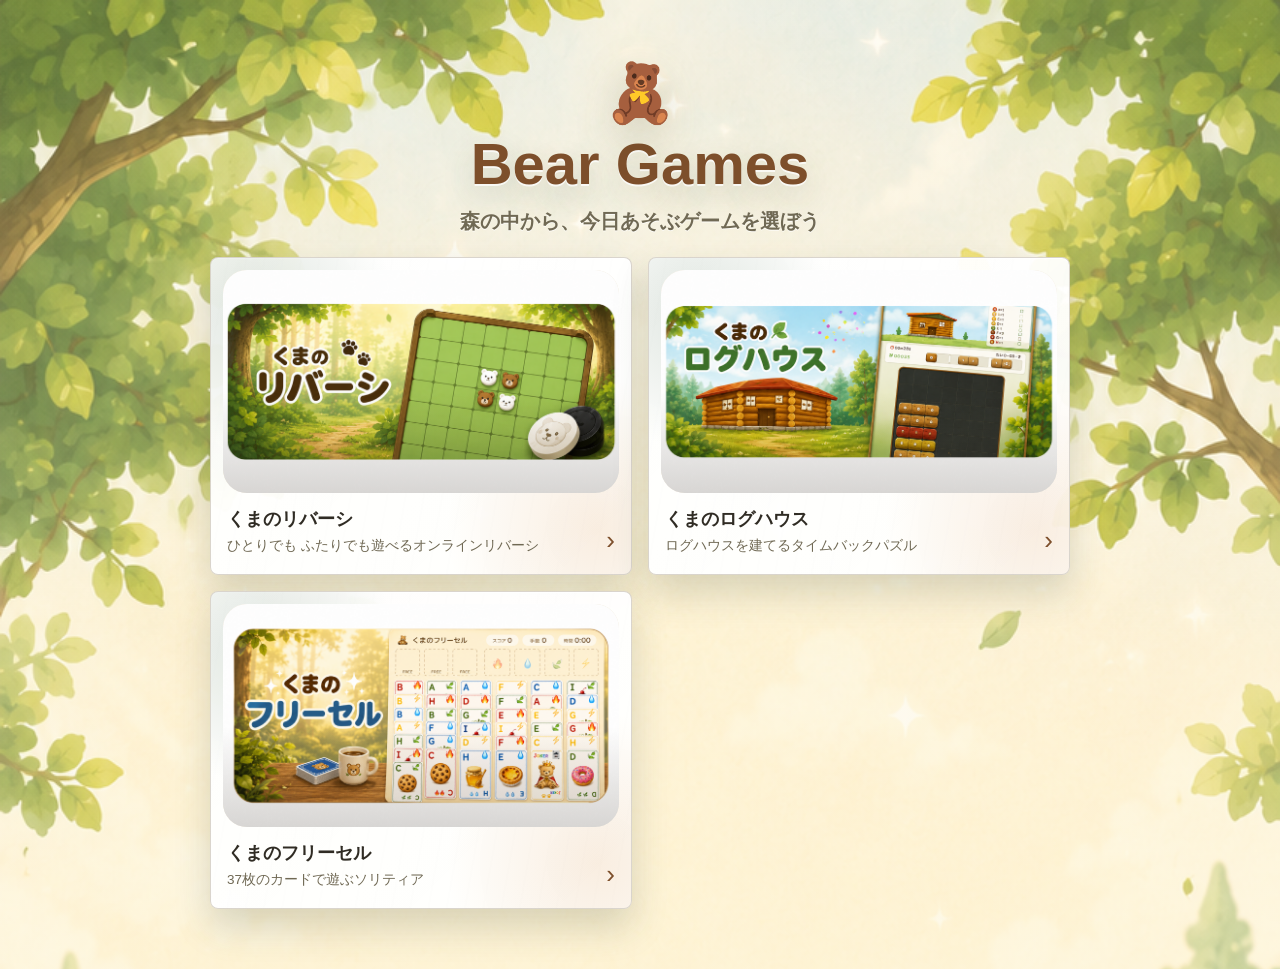
==== index.html @ 43e59321 "Update games hub with thumbnail cards" ====
<!DOCTYPE html>
<html lang="ja">
<head>
<meta charset="UTF-8" />
<meta name="viewport" content="width=device-width, initial-scale=1.0" />
<title>games</title>
<style>
  :root{
    --bg: #F6F0E2;
    --panel: rgba(255,255,255,0.94);
    --border: rgba(82,66,43,0.14);
    --border-strong: rgba(102,82,50,0.24);
    --text: #302C24;
    --text-muted: #706954;
    --accent: #D9914C;
    --accent-dark: #7D4F2B;
    --leaf: #496F53;
  }
  * { box-sizing: border-box; }
  body{
    margin:0;
    font-family: "Hiragino Maru Gothic ProN","Yu Gothic",-apple-system,BlinkMacSystemFont,"Segoe UI",sans-serif;
    min-height: 100svh;
    overflow-x:hidden;
    position:relative;
    background: linear-gradient(180deg, rgba(255,250,232,0.12), rgba(255,245,216,0.30)), url("assets/background.png") center top / cover no-repeat fixed, var(--bg);
    color: var(--text);
    padding: clamp(30px, 8vw, 64px) 16px 60px;
  }
  .wrap{ max-width: 860px; margin: 0 auto; position:relative; z-index:1; }
  h1{
    font-size: clamp(34px, 9vw, 58px);
    font-weight: 700;
    font-family: "Avenir Next Rounded","Nunito","Fredoka","Hiragino Maru Gothic ProN","Yu Gothic",sans-serif;
    letter-spacing: 0;
    text-align:center;
    margin: 0 0 8px;
    color: var(--accent-dark);
    text-shadow: 0 2px 0 rgba(255,255,255,0.74), 0 12px 32px rgba(49,70,43,0.18);
  }
  .mascot{
    text-align:center;
    font-size: 58px;
    line-height: 1;
    margin: 0 0 8px;
    filter: drop-shadow(0 12px 20px rgba(58,68,42,0.20));
  }
  p.sub{
    text-align:center;
    color: var(--text-muted);
    font-size: clamp(15px, 4vw, 20px);
    font-weight:600;
    line-height:1.6;
    max-width: 620px;
    margin: 0 auto 20px;
    text-shadow: 0 1px 0 rgba(255,255,255,0.74);
  }
  .grid{
    display:grid;
    grid-template-columns: repeat(auto-fit, minmax(min(100%, 360px), 1fr));
    gap: 16px;
    max-width: 940px;
    margin: 0 auto;
  }
  a.game-card{
    position:relative;
    display:flex;
    flex-direction:column;
    min-height: 0;
    overflow:hidden;
    background:
      linear-gradient(135deg, rgba(255,255,255,0.96), var(--panel)),
      repeating-linear-gradient(100deg, transparent 0 16px, rgba(123,82,45,0.05) 16px 18px);
    border: 1px solid var(--border-strong);
    border-radius: 8px;
    padding: 12px 12px 18px;
    text-decoration:none;
    color: var(--text);
    box-shadow: 0 18px 36px rgba(47,62,43,0.18), inset 0 1px 0 rgba(255,255,255,0.86);
    transition: transform 130ms ease, box-shadow 150ms ease, border-color 150ms ease;
    will-change: transform;
  }
  a.game-card::before{
    content:"";
    position:absolute;
    inset:0;
    background:
      radial-gradient(circle at 12% 18%, rgba(73,111,83,0.18), transparent 30%),
      radial-gradient(circle at 92% 86%, rgba(217,145,76,0.16), transparent 32%);
    pointer-events:none;
  }
  a.game-card:hover,
  a.game-card:focus-visible{
    transform: translateY(-4px);
    box-shadow: 0 24px 48px rgba(47,62,43,0.22), inset 0 1px 0 rgba(255,255,255,0.9);
    border-color: var(--accent);
  }
  a.game-card:focus-visible{
    outline: 3px solid rgba(216,134,62,0.35);
    outline-offset: 3px;
  }
  a.game-card:active{
    transform: scale(0.98);
  }
  .thumb{
    position:relative;
    z-index:1;
    width:100%;
    aspect-ratio: 16 / 9;
    overflow:hidden;
    border-radius: 24px;
    background:#E9DDC8;
    box-shadow: inset 0 0 0 1px rgba(255,255,255,0.38);
  }
  .thumb img{
    width:100%;
    height:100%;
    display:block;
    object-fit:cover;
    transform: scale(1.025);
  }
  .thumb::after{
    content:"";
    position:absolute;
    inset:0;
    background: linear-gradient(180deg, rgba(0,0,0,0) 55%, rgba(44,34,22,0.18));
  }
  .meta,
  .arrow{ position:relative; z-index:1; }
  .meta{
    width:100%;
    min-width:0;
    padding: 14px 40px 0 4px;
  }
  .meta .name{
    font-weight: 600;
    font-size: 18px;
    margin: 0 0 5px;
  }
  .meta .desc{
    font-size: 13.5px;
    line-height: 1.5;
    color: var(--text-muted);
    margin:0;
    overflow:hidden;
    text-overflow:ellipsis;
    white-space:nowrap;
  }
  .arrow{
    position:absolute;
    right: 16px;
    bottom: 18px;
    color: var(--accent-dark);
    font-size: 26px;
  }
  .empty{
    text-align:center;
    color: var(--text-muted);
    font-size: 13px;
    padding: 24px;
  }
  footer{
    text-align:center;
    font-size: 11px;
    color: var(--text-muted);
    margin-top: 40px;
  }
  @media (max-width: 520px){
    body{ background-attachment: scroll; padding: 42px 16px 44px; }
    h1{ font-size: 38px; }
    .mascot{ font-size: 56px; margin-bottom: 7px; }
    .grid{ grid-template-columns: 1fr; gap: 15px; }
    a.game-card{ padding: 10px 10px 18px; }
    .thumb{ border-radius: 22px; }
  }
</style>
</head>
<body>
<div class="wrap">
  <div class="mascot" aria-hidden="true">🧸</div>
  <h1>Bear Games</h1>
  <p class="sub">森の中から、今日あそぶゲームを選ぼう</p>
  <div class="grid" id="grid"></div>
</div>

<script>
  const GAMES = [
   { path: "bear-reversi/", thumb: "assets/thumbnails/bear-reversi.png", name: "くまのリバーシ", desc: "ひとりでも ふたりでも遊べるオンラインリバーシ" },
   { path: "bear-loghouse/", thumb: "assets/thumbnails/bear-loghouse.png", name: "くまのログハウス", desc: "ログハウスを建てるタイムバックパズル" },
   { path: "bear-freecell/", thumb: "assets/thumbnails/bear-freecell.png", name: "くまのフリーセル", desc: "37枚のカードで遊ぶソリティア" }
  ];

  const grid = document.getElementById("grid");
  if(GAMES.length === 0){
    grid.innerHTML = '<div class="empty">まだゲームがありません</div>';
  } else {
    GAMES.forEach(g=>{
      const a = document.createElement("a");
      a.className = "game-card";
      a.href = g.path;
      a.innerHTML = `
        <div class="thumb">
          <img src="${g.thumb}" alt="${g.name}" loading="lazy">
        </div>
        <div class="meta">
          <p class="name">${g.name}</p>
          <p class="desc">${g.desc || ""}</p>
        </div>
        <span class="arrow" aria-hidden="true">›</span>
      `;
      grid.appendChild(a);
    });
  }
</script>
</body>
</html>
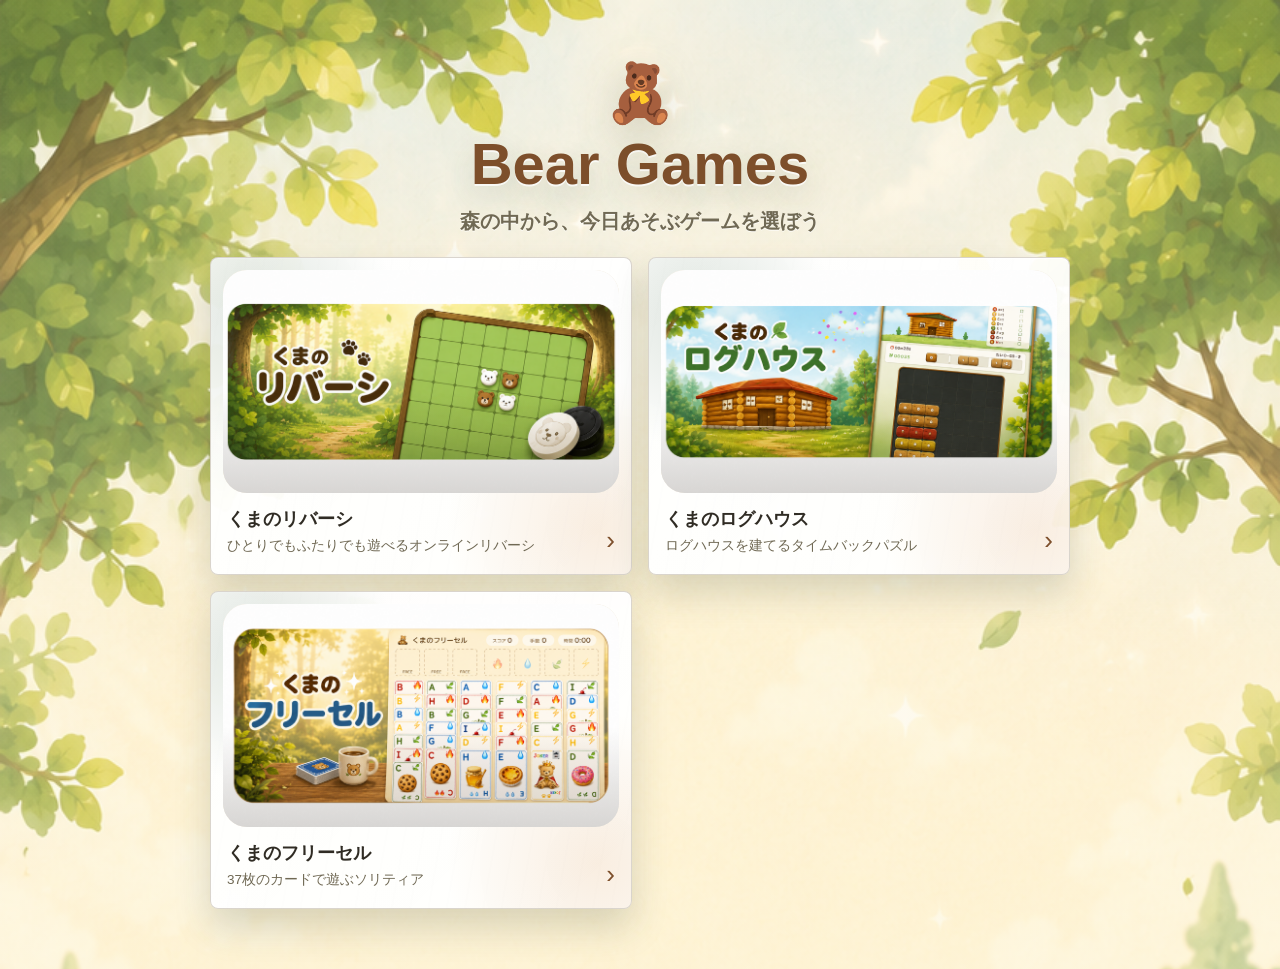
==== commit 658c8fde: "リバーシの文言変更" ====
--- a/index.html
+++ b/index.html
@@ -185,7 +185,7 @@
 
 <script>
   const GAMES = [
-   { path: "bear-reversi/", thumb: "assets/thumbnails/bear-reversi.png", name: "くまのリバーシ", desc: "ひとりでも ふたりでも遊べるオンラインリバーシ" },
+   { path: "bear-reversi/", thumb: "assets/thumbnails/bear-reversi.png", name: "くまのリバーシ", desc: "ひとりでもふたりでも遊べるオンラインリバーシ" },
    { path: "bear-loghouse/", thumb: "assets/thumbnails/bear-loghouse.png", name: "くまのログハウス", desc: "ログハウスを建てるタイムバックパズル" },
    { path: "bear-freecell/", thumb: "assets/thumbnails/bear-freecell.png", name: "くまのフリーセル", desc: "37枚のカードで遊ぶソリティア" }
   ];
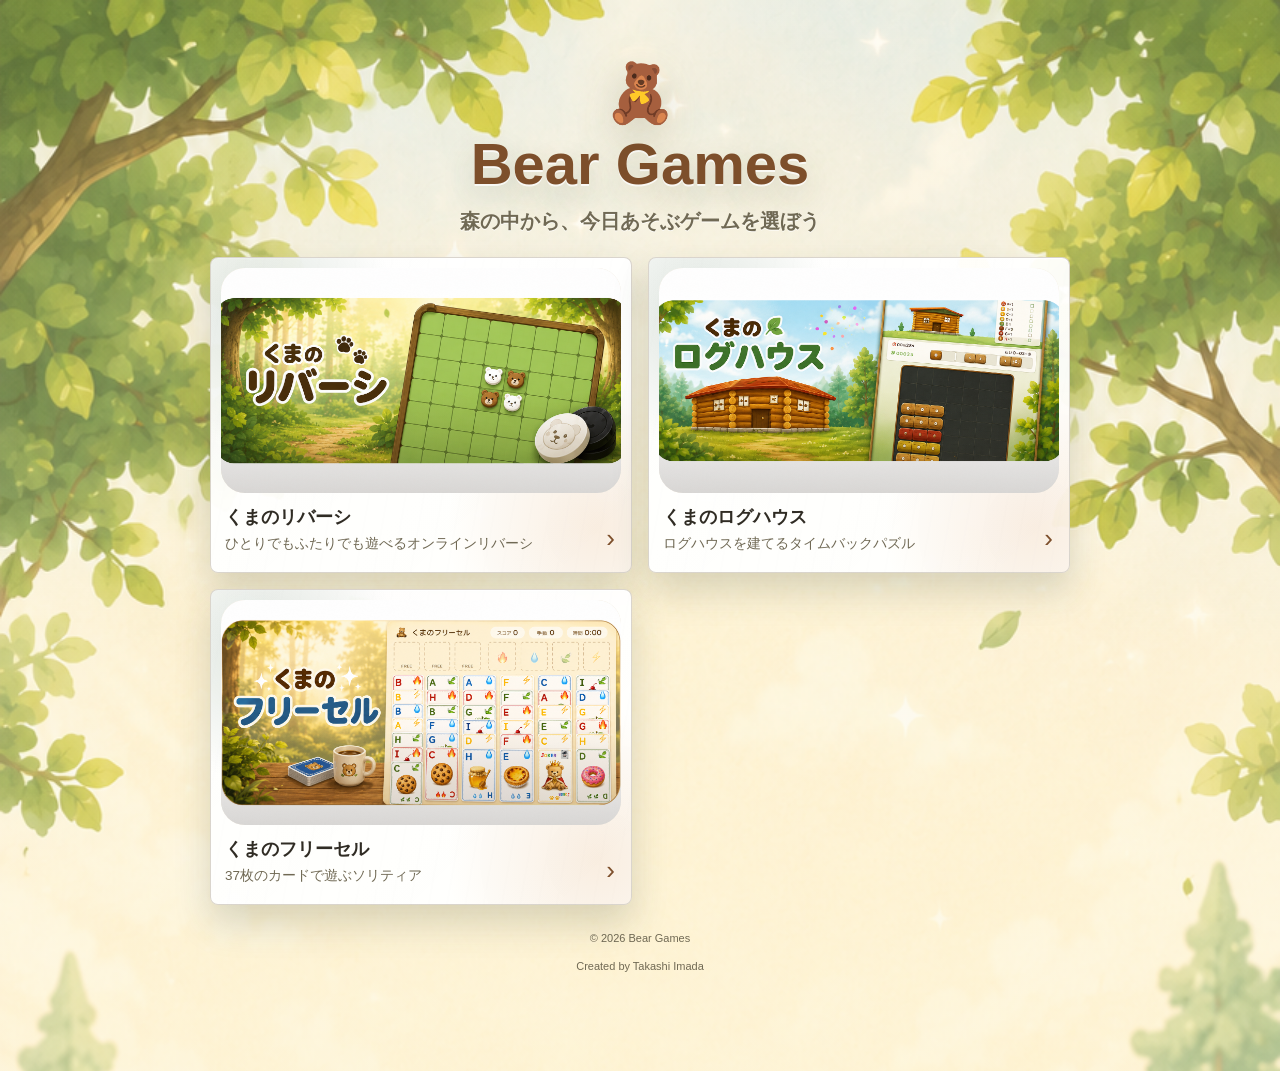
==== commit 7ad6749c: "Footer追加、サムネイル調整" ====
--- a/index.html
+++ b/index.html
@@ -73,7 +73,7 @@
       repeating-linear-gradient(100deg, transparent 0 16px, rgba(123,82,45,0.05) 16px 18px);
     border: 1px solid var(--border-strong);
     border-radius: 8px;
-    padding: 12px 12px 18px;
+    padding: 10px 10px 18px;
     text-decoration:none;
     color: var(--text);
     box-shadow: 0 18px 36px rgba(47,62,43,0.18), inset 0 1px 0 rgba(255,255,255,0.86);
@@ -117,7 +117,7 @@
     height:100%;
     display:block;
     object-fit:cover;
-    transform: scale(1.025);
+    transform: scale(1.08);
   }
   .thumb::after{
     content:"";
@@ -130,7 +130,7 @@
   .meta{
     width:100%;
     min-width:0;
-    padding: 14px 40px 0 4px;
+    padding: 12px 40px 0 4px;
   }
   .meta .name{
     font-weight: 600;
@@ -163,14 +163,16 @@
     text-align:center;
     font-size: 11px;
     color: var(--text-muted);
-    margin-top: 40px;
+    margin-top: 24px;
+    padding-bottom: 24px;
+    line-height:1.6;
   }
   @media (max-width: 520px){
     body{ background-attachment: scroll; padding: 42px 16px 44px; }
     h1{ font-size: 38px; }
     .mascot{ font-size: 56px; margin-bottom: 7px; }
     .grid{ grid-template-columns: 1fr; gap: 15px; }
-    a.game-card{ padding: 10px 10px 18px; }
+    a.game-card{ padding: 8px 8px 18px; }
     .thumb{ border-radius: 22px; }
   }
 </style>
@@ -212,5 +214,9 @@
     });
   }
 </script>
+<footer>
+  <p>© 2026 Bear Games</p>
+  <p>Created by Takashi Imada</p>
+</footer>
 </body>
 </html>
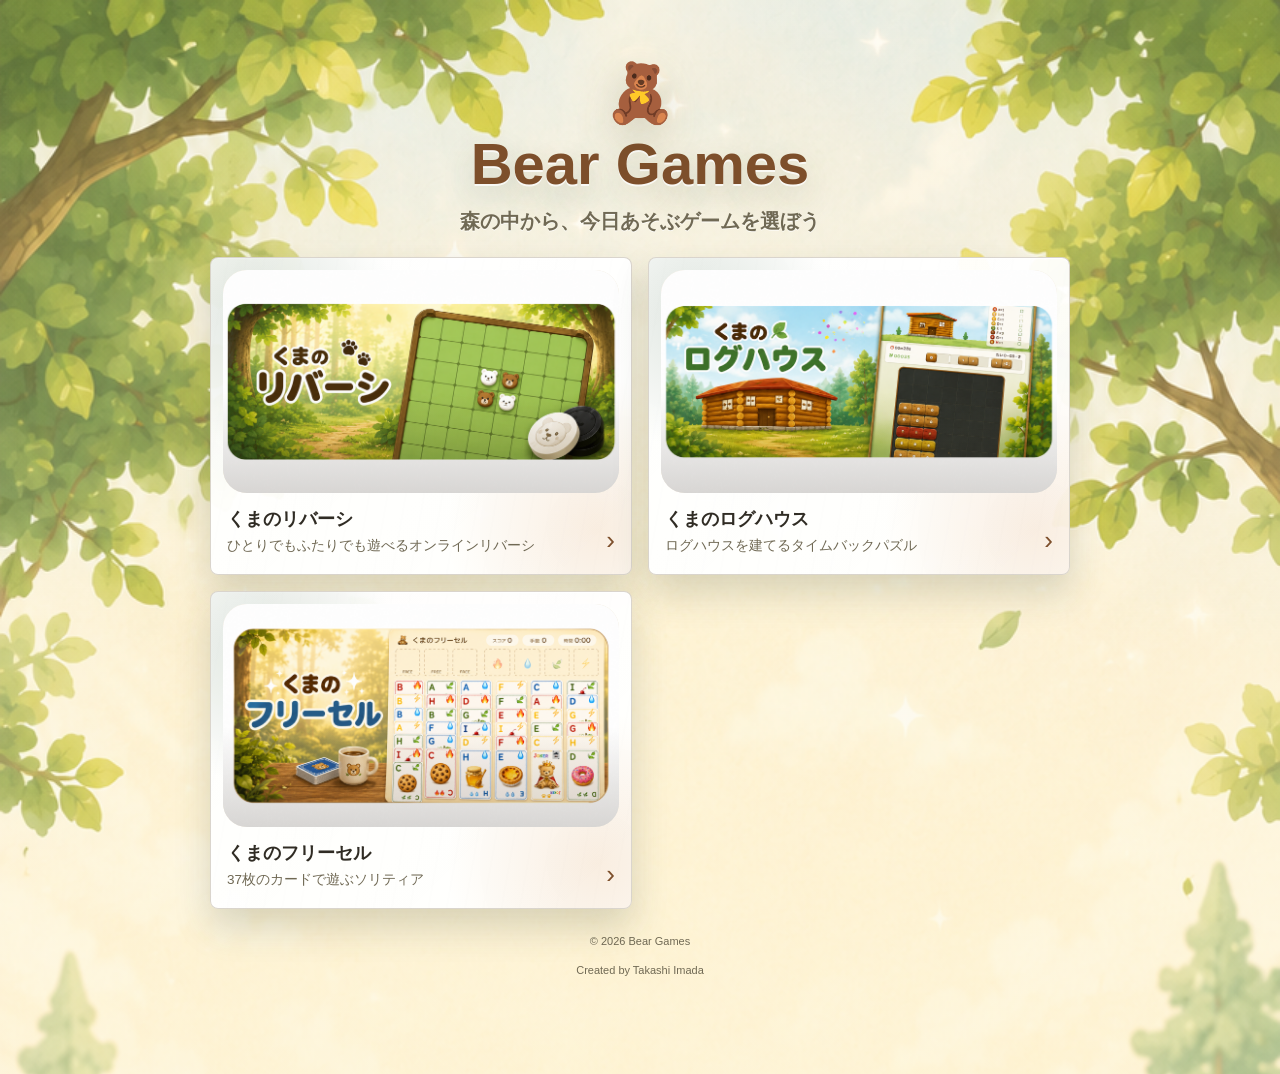
==== commit 34d7fe2d: "Footer追加" ====
--- a/index.html
+++ b/index.html
@@ -73,7 +73,7 @@
       repeating-linear-gradient(100deg, transparent 0 16px, rgba(123,82,45,0.05) 16px 18px);
     border: 1px solid var(--border-strong);
     border-radius: 8px;
-    padding: 10px 10px 18px;
+    padding: 12px 12px 18px;
     text-decoration:none;
     color: var(--text);
     box-shadow: 0 18px 36px rgba(47,62,43,0.18), inset 0 1px 0 rgba(255,255,255,0.86);
@@ -117,7 +117,7 @@
     height:100%;
     display:block;
     object-fit:cover;
-    transform: scale(1.08);
+    transform: scale(1.025);
   }
   .thumb::after{
     content:"";
@@ -130,7 +130,7 @@
   .meta{
     width:100%;
     min-width:0;
-    padding: 12px 40px 0 4px;
+    padding: 14px 40px 0 4px;
   }
   .meta .name{
     font-weight: 600;
@@ -172,7 +172,7 @@
     h1{ font-size: 38px; }
     .mascot{ font-size: 56px; margin-bottom: 7px; }
     .grid{ grid-template-columns: 1fr; gap: 15px; }
-    a.game-card{ padding: 8px 8px 18px; }
+    a.game-card{ padding: 10px 10px 18px; }
     .thumb{ border-radius: 22px; }
   }
 </style>
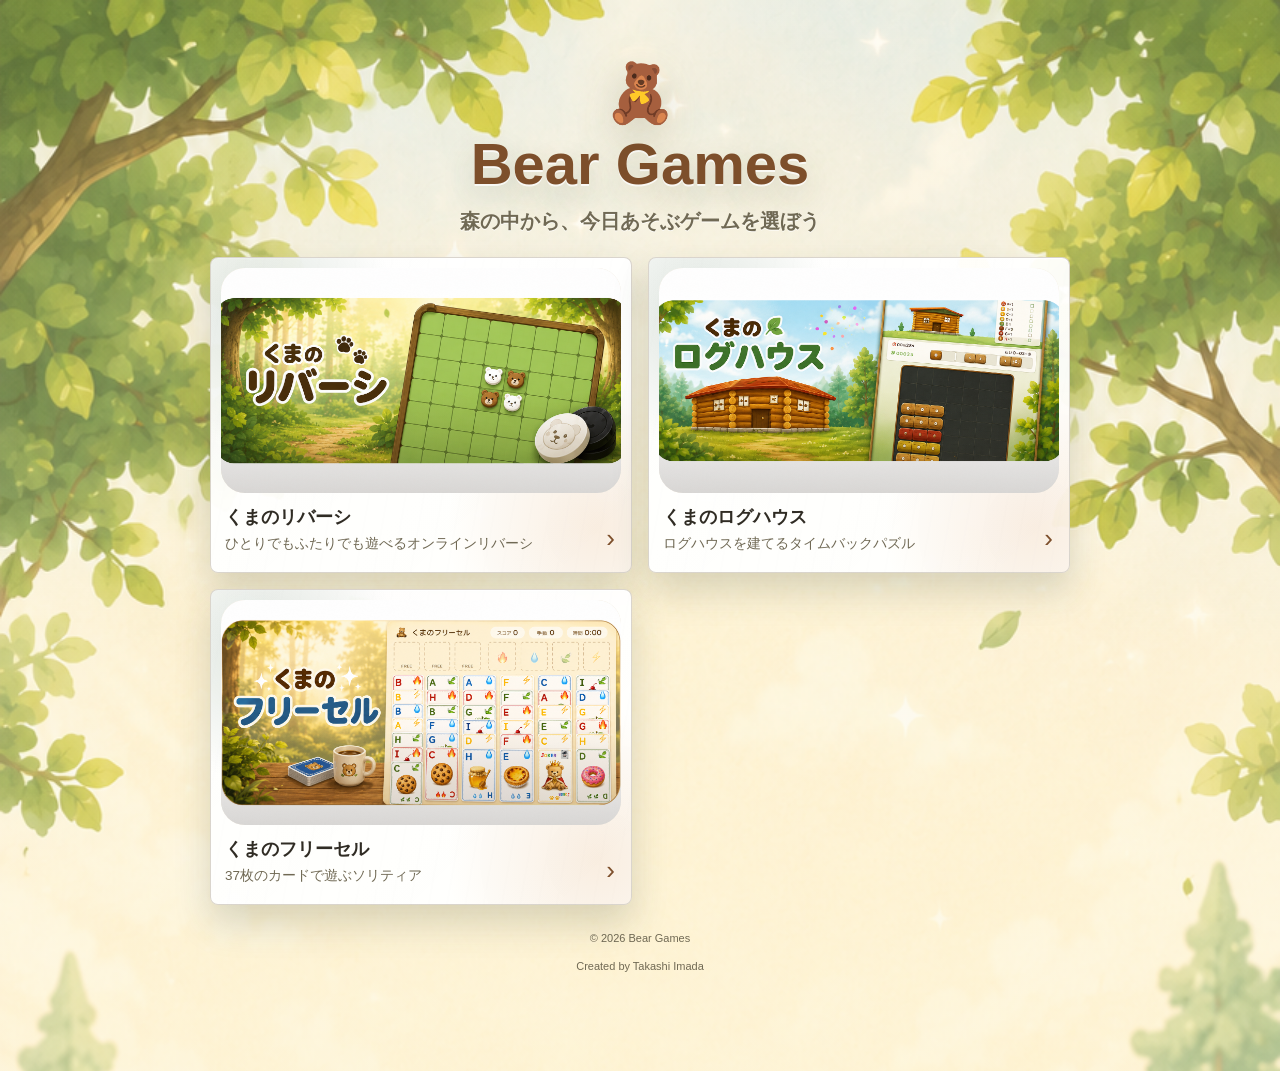
==== commit 89ad305d: "各ゲームにバックボタンとindex.html更新機能追加" ====
--- a/index.html
+++ b/index.html
@@ -3,6 +3,9 @@
 <head>
 <meta charset="UTF-8" />
 <meta name="viewport" content="width=device-width, initial-scale=1.0" />
+<meta http-equiv="Cache-Control" content="no-store, no-cache, must-revalidate" />
+<meta http-equiv="Pragma" content="no-cache" />
+<meta http-equiv="Expires" content="0" />
 <title>games</title>
 <style>
   :root{
@@ -73,7 +76,7 @@
       repeating-linear-gradient(100deg, transparent 0 16px, rgba(123,82,45,0.05) 16px 18px);
     border: 1px solid var(--border-strong);
     border-radius: 8px;
-    padding: 12px 12px 18px;
+    padding: 10px 10px 18px;
     text-decoration:none;
     color: var(--text);
     box-shadow: 0 18px 36px rgba(47,62,43,0.18), inset 0 1px 0 rgba(255,255,255,0.86);
@@ -117,7 +120,7 @@
     height:100%;
     display:block;
     object-fit:cover;
-    transform: scale(1.025);
+    transform: scale(1.08);
   }
   .thumb::after{
     content:"";
@@ -130,7 +133,7 @@
   .meta{
     width:100%;
     min-width:0;
-    padding: 14px 40px 0 4px;
+    padding: 12px 40px 0 4px;
   }
   .meta .name{
     font-weight: 600;
@@ -167,17 +170,44 @@
     padding-bottom: 24px;
     line-height:1.6;
   }
+  .pull-refresh{
+    position:fixed;
+    top:max(10px, env(safe-area-inset-top));
+    left:50%;
+    z-index:10;
+    transform:translate(-50%, -140%);
+    opacity:0;
+    pointer-events:none;
+    border:1px solid var(--border-strong);
+    border-radius:999px;
+    background:rgba(255,255,255,0.88);
+    color:var(--accent-dark);
+    box-shadow:0 10px 24px rgba(47,62,43,0.16);
+    font-size:12px;
+    font-weight:700;
+    padding:7px 13px;
+    transition:opacity 120ms ease, transform 120ms ease, background 120ms ease;
+  }
+  .pull-refresh.is-visible{
+    opacity:1;
+    transform:translate(-50%, 0);
+  }
+  .pull-refresh.is-ready{
+    background:rgba(255,247,225,0.94);
+    border-color:var(--accent);
+  }
   @media (max-width: 520px){
     body{ background-attachment: scroll; padding: 42px 16px 44px; }
     h1{ font-size: 38px; }
     .mascot{ font-size: 56px; margin-bottom: 7px; }
     .grid{ grid-template-columns: 1fr; gap: 15px; }
-    a.game-card{ padding: 10px 10px 18px; }
+    a.game-card{ padding: 8px 8px 18px; }
     .thumb{ border-radius: 22px; }
   }
 </style>
 </head>
 <body>
+<div class="pull-refresh" id="pullRefresh" aria-live="polite" aria-hidden="true">↓ 引っ張って更新</div>
 <div class="wrap">
   <div class="mascot" aria-hidden="true">🧸</div>
   <h1>Bear Games</h1>
@@ -218,5 +248,103 @@
   <p>© 2026 Bear Games</p>
   <p>Created by Takashi Imada</p>
 </footer>
+<script>
+  (() => {
+    const pullRefresh = document.getElementById("pullRefresh");
+    if(!pullRefresh) return;
+
+    const startZone = 120;
+    const threshold = 78;
+    let startY = 0;
+    let pulling = false;
+    let ready = false;
+    let mousePulling = false;
+
+    const setPullState = (visible, isReady = false) => {
+      ready = isReady;
+      pullRefresh.classList.toggle("is-visible", visible);
+      pullRefresh.classList.toggle("is-ready", isReady);
+      pullRefresh.setAttribute("aria-hidden", visible ? "false" : "true");
+      pullRefresh.textContent = isReady ? "離して更新" : "↓ 引っ張って更新";
+    };
+
+    const refreshHub = () => {
+      setPullState(true, true);
+      pullRefresh.textContent = "更新中...";
+      const next = new URL(window.location.href);
+      if(!/\/index\.html$/i.test(next.pathname)){
+        next.pathname = next.pathname.endsWith("/") ? `${next.pathname}index.html` : `${next.pathname}/index.html`;
+      }
+      next.search = "";
+      next.hash = "";
+      next.searchParams.set("v", String(Date.now()));
+      window.location.replace(next.href);
+    };
+
+    const beginPull = (clientY) => {
+      if(window.scrollY > 0 || clientY > startZone) return false;
+      startY = clientY;
+      pulling = true;
+      ready = false;
+      return true;
+    };
+
+    const movePull = (clientY, event) => {
+      if(!pulling) return;
+      const distance = clientY - startY;
+      if(window.scrollY > 0 || distance < 12){
+        setPullState(false);
+        return;
+      }
+      event.preventDefault();
+      setPullState(true, distance >= threshold);
+    };
+
+    const endPull = () => {
+      if(!pulling) return;
+      pulling = false;
+      if(ready){
+        refreshHub();
+      } else {
+        setPullState(false);
+      }
+    };
+
+    window.addEventListener("touchstart", (event) => {
+      if(event.touches.length !== 1) return;
+      beginPull(event.touches[0].clientY);
+    }, { passive: true });
+
+    window.addEventListener("touchmove", (event) => {
+      if(!pulling || event.touches.length !== 1) return;
+      movePull(event.touches[0].clientY, event);
+    }, { passive: false });
+
+    window.addEventListener("touchend", endPull, { passive: true });
+
+    window.addEventListener("touchcancel", () => {
+      pulling = false;
+      setPullState(false);
+    }, { passive: true });
+
+    if(!("ontouchstart" in window)){
+      window.addEventListener("mousedown", (event) => {
+        if(!window.matchMedia("(max-width: 520px)").matches || event.button !== 0) return;
+        mousePulling = beginPull(event.clientY);
+      });
+
+      window.addEventListener("mousemove", (event) => {
+        if(!mousePulling) return;
+        movePull(event.clientY, event);
+      });
+
+      window.addEventListener("mouseup", () => {
+        if(!mousePulling) return;
+        mousePulling = false;
+        endPull();
+      });
+    }
+  })();
+</script>
 </body>
 </html>
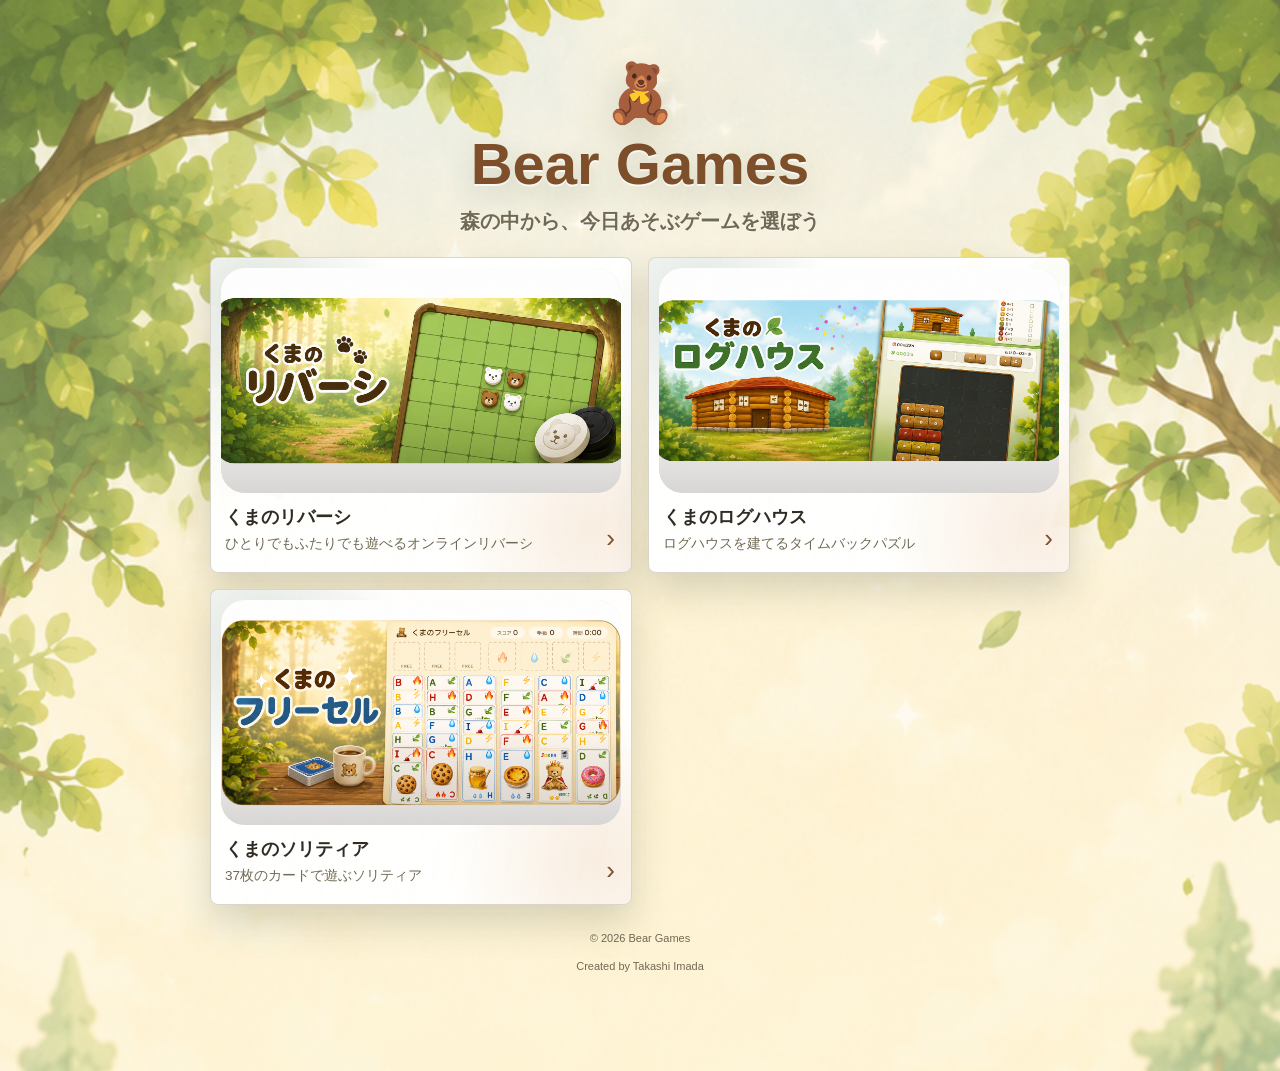
==== commit 6fbbd4cc: "名前変更" ====
--- a/index.html
+++ b/index.html
@@ -6,6 +6,17 @@
 <meta http-equiv="Cache-Control" content="no-store, no-cache, must-revalidate" />
 <meta http-equiv="Pragma" content="no-cache" />
 <meta http-equiv="Expires" content="0" />
+<script>
+  (() => {
+    const url = new URL(window.location.href);
+    if(url.searchParams.has("v")) return;
+    if(!/\/index\.html$/i.test(url.pathname)){
+      url.pathname = url.pathname.endsWith("/") ? `${url.pathname}index.html` : `${url.pathname}/index.html`;
+    }
+    url.searchParams.set("v", String(Date.now()));
+    window.location.replace(url.href);
+  })();
+</script>
 <title>games</title>
 <style>
   :root{
@@ -170,32 +181,6 @@
     padding-bottom: 24px;
     line-height:1.6;
   }
-  .pull-refresh{
-    position:fixed;
-    top:max(10px, env(safe-area-inset-top));
-    left:50%;
-    z-index:10;
-    transform:translate(-50%, -140%);
-    opacity:0;
-    pointer-events:none;
-    border:1px solid var(--border-strong);
-    border-radius:999px;
-    background:rgba(255,255,255,0.88);
-    color:var(--accent-dark);
-    box-shadow:0 10px 24px rgba(47,62,43,0.16);
-    font-size:12px;
-    font-weight:700;
-    padding:7px 13px;
-    transition:opacity 120ms ease, transform 120ms ease, background 120ms ease;
-  }
-  .pull-refresh.is-visible{
-    opacity:1;
-    transform:translate(-50%, 0);
-  }
-  .pull-refresh.is-ready{
-    background:rgba(255,247,225,0.94);
-    border-color:var(--accent);
-  }
   @media (max-width: 520px){
     body{ background-attachment: scroll; padding: 42px 16px 44px; }
     h1{ font-size: 38px; }
@@ -207,7 +192,6 @@
 </style>
 </head>
 <body>
-<div class="pull-refresh" id="pullRefresh" aria-live="polite" aria-hidden="true">↓ 引っ張って更新</div>
 <div class="wrap">
   <div class="mascot" aria-hidden="true">🧸</div>
   <h1>Bear Games</h1>
@@ -219,7 +203,7 @@
   const GAMES = [
    { path: "bear-reversi/", thumb: "assets/thumbnails/bear-reversi.png", name: "くまのリバーシ", desc: "ひとりでもふたりでも遊べるオンラインリバーシ" },
    { path: "bear-loghouse/", thumb: "assets/thumbnails/bear-loghouse.png", name: "くまのログハウス", desc: "ログハウスを建てるタイムバックパズル" },
-   { path: "bear-freecell/", thumb: "assets/thumbnails/bear-freecell.png", name: "くまのフリーセル", desc: "37枚のカードで遊ぶソリティア" }
+   { path: "bear-freecell/", thumb: "assets/thumbnails/bear-freecell.png", name: "くまのソリティア", desc: "37枚のカードで遊ぶソリティア" }
   ];
 
   const grid = document.getElementById("grid");
@@ -248,103 +232,5 @@
   <p>© 2026 Bear Games</p>
   <p>Created by Takashi Imada</p>
 </footer>
-<script>
-  (() => {
-    const pullRefresh = document.getElementById("pullRefresh");
-    if(!pullRefresh) return;
-
-    const startZone = 120;
-    const threshold = 78;
-    let startY = 0;
-    let pulling = false;
-    let ready = false;
-    let mousePulling = false;
-
-    const setPullState = (visible, isReady = false) => {
-      ready = isReady;
-      pullRefresh.classList.toggle("is-visible", visible);
-      pullRefresh.classList.toggle("is-ready", isReady);
-      pullRefresh.setAttribute("aria-hidden", visible ? "false" : "true");
-      pullRefresh.textContent = isReady ? "離して更新" : "↓ 引っ張って更新";
-    };
-
-    const refreshHub = () => {
-      setPullState(true, true);
-      pullRefresh.textContent = "更新中...";
-      const next = new URL(window.location.href);
-      if(!/\/index\.html$/i.test(next.pathname)){
-        next.pathname = next.pathname.endsWith("/") ? `${next.pathname}index.html` : `${next.pathname}/index.html`;
-      }
-      next.search = "";
-      next.hash = "";
-      next.searchParams.set("v", String(Date.now()));
-      window.location.replace(next.href);
-    };
-
-    const beginPull = (clientY) => {
-      if(window.scrollY > 0 || clientY > startZone) return false;
-      startY = clientY;
-      pulling = true;
-      ready = false;
-      return true;
-    };
-
-    const movePull = (clientY, event) => {
-      if(!pulling) return;
-      const distance = clientY - startY;
-      if(window.scrollY > 0 || distance < 12){
-        setPullState(false);
-        return;
-      }
-      event.preventDefault();
-      setPullState(true, distance >= threshold);
-    };
-
-    const endPull = () => {
-      if(!pulling) return;
-      pulling = false;
-      if(ready){
-        refreshHub();
-      } else {
-        setPullState(false);
-      }
-    };
-
-    window.addEventListener("touchstart", (event) => {
-      if(event.touches.length !== 1) return;
-      beginPull(event.touches[0].clientY);
-    }, { passive: true });
-
-    window.addEventListener("touchmove", (event) => {
-      if(!pulling || event.touches.length !== 1) return;
-      movePull(event.touches[0].clientY, event);
-    }, { passive: false });
-
-    window.addEventListener("touchend", endPull, { passive: true });
-
-    window.addEventListener("touchcancel", () => {
-      pulling = false;
-      setPullState(false);
-    }, { passive: true });
-
-    if(!("ontouchstart" in window)){
-      window.addEventListener("mousedown", (event) => {
-        if(!window.matchMedia("(max-width: 520px)").matches || event.button !== 0) return;
-        mousePulling = beginPull(event.clientY);
-      });
-
-      window.addEventListener("mousemove", (event) => {
-        if(!mousePulling) return;
-        movePull(event.clientY, event);
-      });
-
-      window.addEventListener("mouseup", () => {
-        if(!mousePulling) return;
-        mousePulling = false;
-        endPull();
-      });
-    }
-  })();
-</script>
 </body>
 </html>
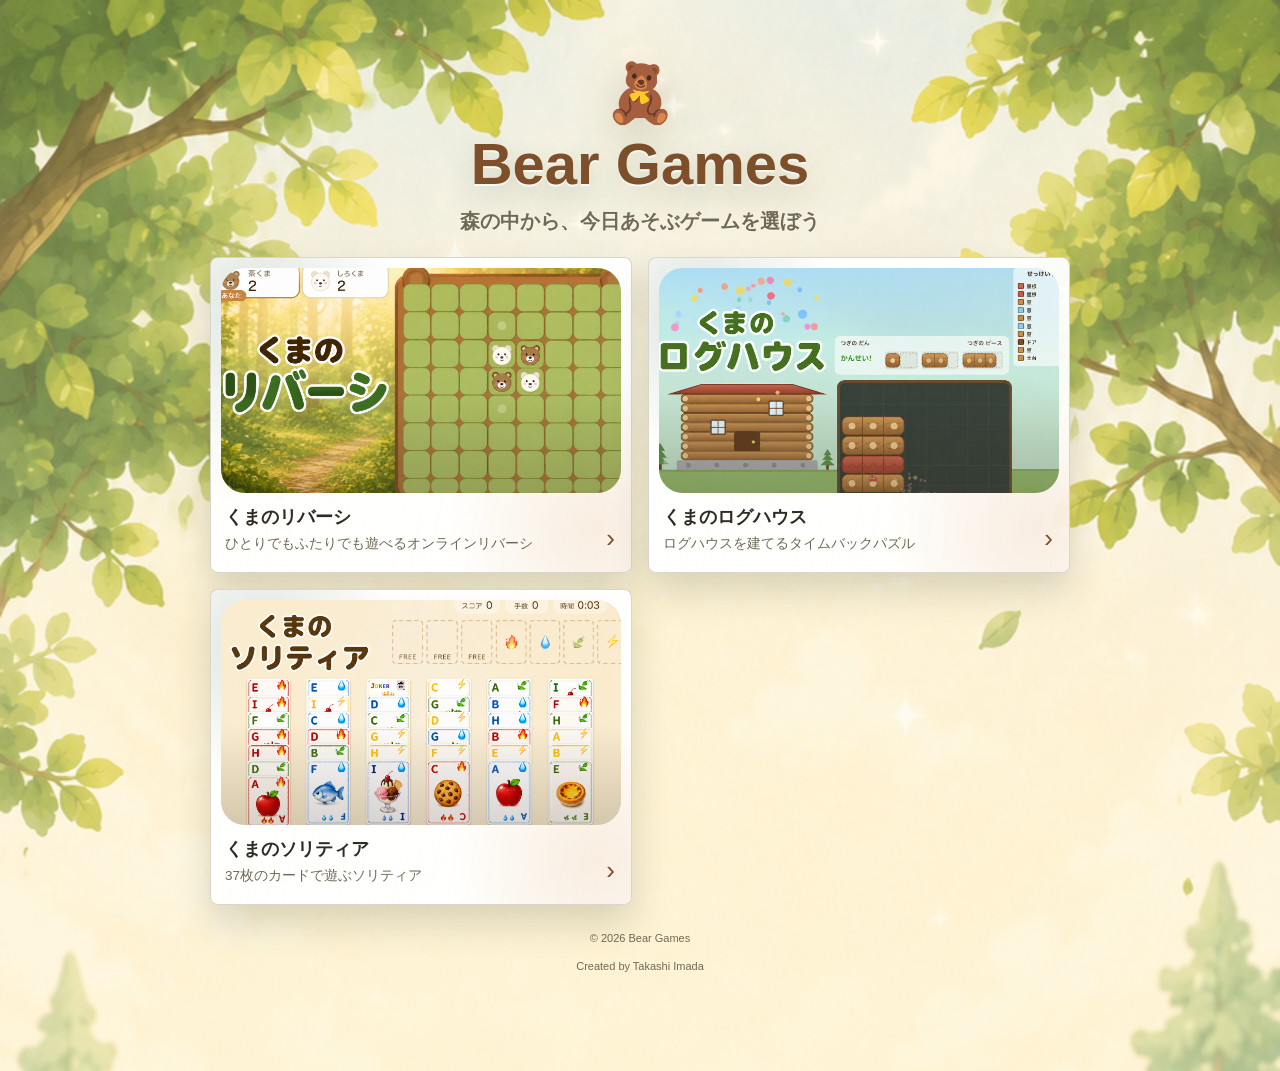
==== commit 5199b931: "サムネイル変更、" ====
--- a/index.html
+++ b/index.html
@@ -203,7 +203,7 @@
   const GAMES = [
    { path: "bear-reversi/", thumb: "assets/thumbnails/bear-reversi.png", name: "くまのリバーシ", desc: "ひとりでもふたりでも遊べるオンラインリバーシ" },
    { path: "bear-loghouse/", thumb: "assets/thumbnails/bear-loghouse.png", name: "くまのログハウス", desc: "ログハウスを建てるタイムバックパズル" },
-   { path: "bear-freecell/", thumb: "assets/thumbnails/bear-freecell.png", name: "くまのソリティア", desc: "37枚のカードで遊ぶソリティア" }
+   { path: "bear-freecell/", thumb: "assets/thumbnails/bear-solitia.png", name: "くまのソリティア", desc: "37枚のカードで遊ぶソリティア" }
   ];
 
   const grid = document.getElementById("grid");
